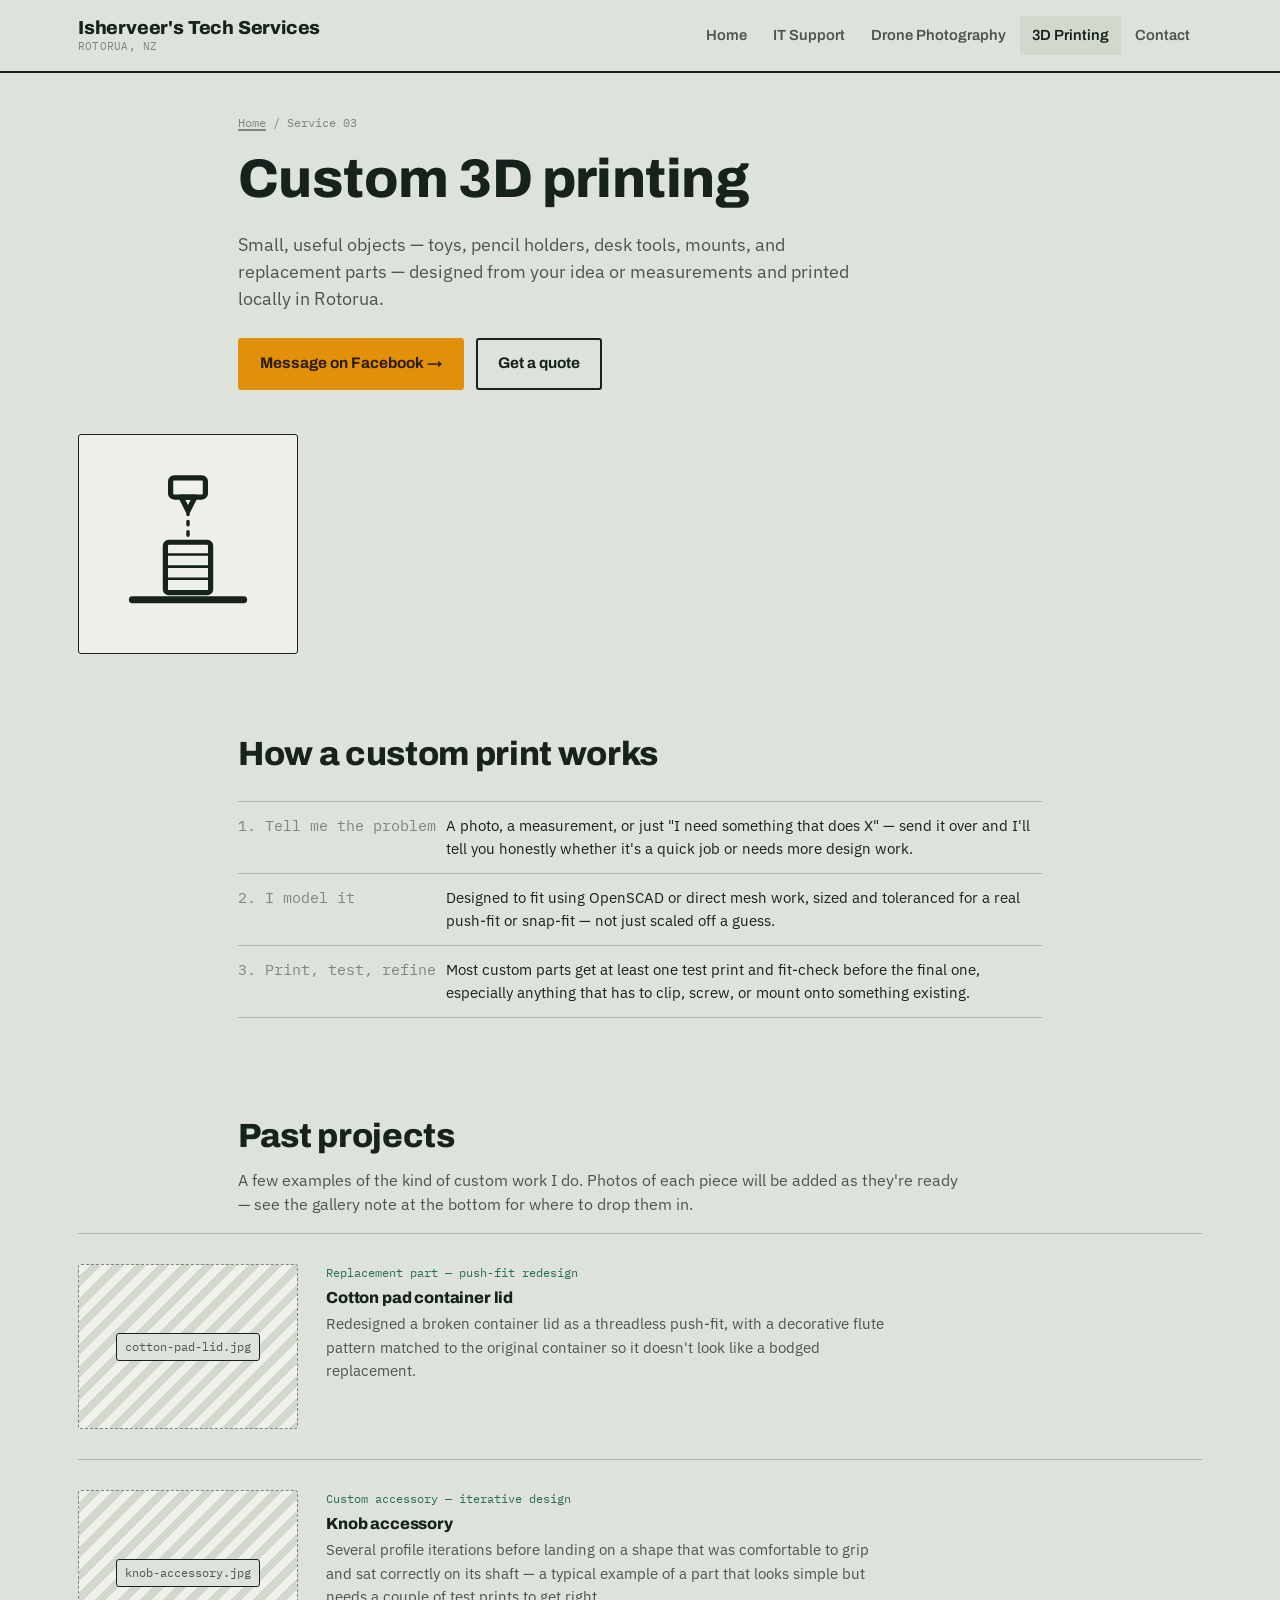
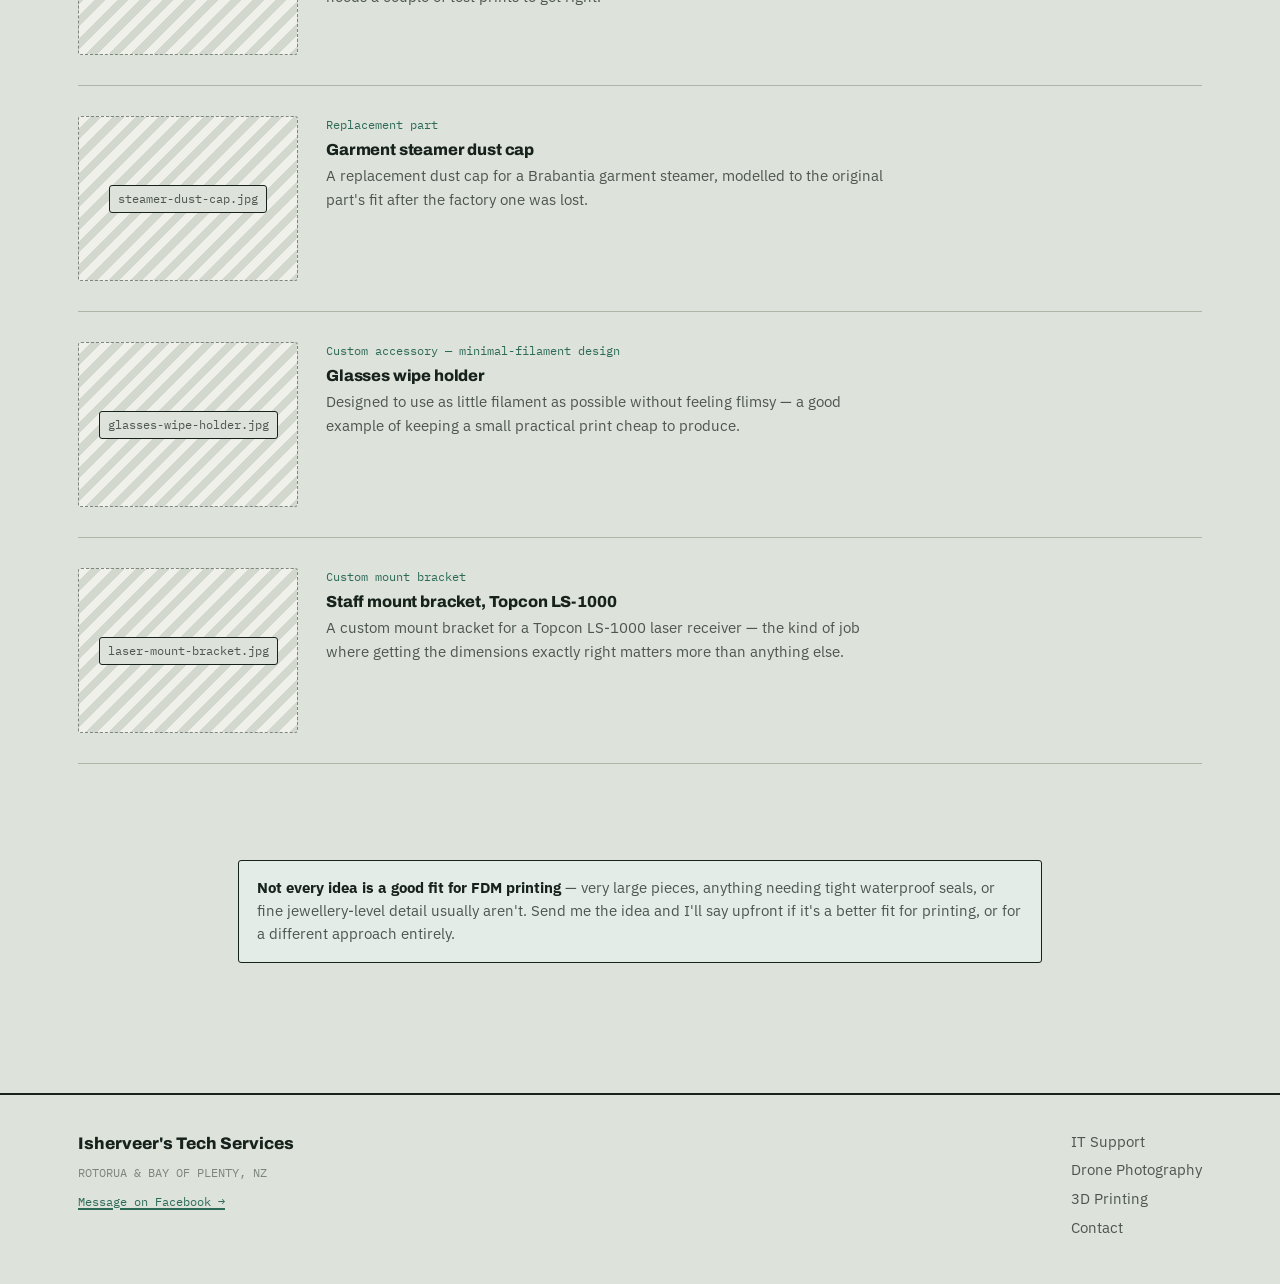
==== 3d-printing.html @ d9dfd25a "Initial site: home, three service pages, contact Computer/IT support, drone aerial photography, and " ====
<!DOCTYPE html>
<html lang="en">
<head>
<meta charset="UTF-8">
<meta name="viewport" content="width=device-width, initial-scale=1.0">
<title>Custom 3D Printing — Isherveer's Tech Services</title>
<meta name="description" content="Custom 3D-printed parts, mounts, and small objects designed and printed to order in Rotorua, NZ.">
<link rel="preconnect" href="https://fonts.googleapis.com">
<link rel="preconnect" href="https://fonts.gstatic.com" crossorigin>
<link href="https://fonts.googleapis.com/css2?family=Archivo:wght@600;700;800&family=IBM+Plex+Sans:wght@400;500;600&family=IBM+Plex+Mono:wght@400;500&display=swap" rel="stylesheet">
<link rel="icon" href="favicon.svg" type="image/svg+xml">
<link rel="stylesheet" href="style.css">
</head>
<body>

<header class="masthead">
  <div class="wrap">
    <a href="index.html" class="wordmark">
      <span class="name">Isherveer's Tech Services</span>
      <span class="sub">ROTORUA, NZ</span>
    </a>
    <button class="navtoggle" aria-expanded="false" aria-label="Toggle menu">Menu</button>
    <nav class="mainnav">
      <a href="index.html">Home</a>
      <a href="it-support.html">IT Support</a>
      <a href="drone-photography.html">Drone Photography</a>
      <a href="3d-printing.html" class="active">3D Printing</a>
      <a href="contact.html">Contact</a>
    </nav>
  </div>
</header>

<main>
  <section class="page-head">
    <div class="wrap col">
      <div class="breadcrumb"><a href="index.html">Home</a> / Service 03</div>
      <h1>Custom 3D printing</h1>
      <p class="hero-lede">Small, useful objects — toys, pencil holders, desk tools, mounts, and replacement parts — designed from your idea or measurements and printed locally in Rotorua.</p>
      <div class="btn-row">
        <a class="btn btn-primary" href="https://www.facebook.com/isherveer/" target="_blank" rel="noopener">Message on Facebook →</a>
        <a class="btn btn-ghost" href="contact.html">Get a quote</a>
      </div>
    </div>
  </section>

  <section class="tight">
    <div class="wrap">
      <div class="service-diagram" style="max-width:220px; margin-bottom:10px;" aria-hidden="true">
        <svg viewBox="0 0 100 100" fill="none" stroke-width="3" stroke-linecap="round" stroke-linejoin="round">
          <rect x="40" y="12" width="20" height="11" rx="2"></rect>
          <path d="M46 23 L54 23 L50 31 Z"></path>
          <line x1="50" y1="31" x2="50" y2="49" stroke-dasharray="2 4" stroke-width="2"></line>
          <rect x="37" y="49" width="26" height="29" rx="2"></rect>
          <line x1="37" y1="56" x2="63" y2="56" stroke-width="1.5"></line>
          <line x1="37" y1="63" x2="63" y2="63" stroke-width="1.5"></line>
          <line x1="37" y1="70" x2="63" y2="70" stroke-width="1.5"></line>
          <line x1="18" y1="82" x2="82" y2="82" stroke-width="4"></line>
        </svg>
      </div>
    </div>
  </section>

  <section class="tight">
    <div class="wrap col">
      <h2>How a custom print works</h2>
      <table class="spec-table">
        <tr><td>1. Tell me the problem</td><td>A photo, a measurement, or just "I need something that does X" — send it over and I'll tell you honestly whether it's a quick job or needs more design work.</td></tr>
        <tr><td>2. I model it</td><td>Designed to fit using OpenSCAD or direct mesh work, sized and toleranced for a real push-fit or snap-fit — not just scaled off a guess.</td></tr>
        <tr><td>3. Print, test, refine</td><td>Most custom parts get at least one test print and fit-check before the final one, especially anything that has to clip, screw, or mount onto something existing.</td></tr>
      </table>
    </div>
  </section>

  <section class="tight">
    <div class="wrap col">
      <h2>Past projects</h2>
      <p class="wide" style="color:var(--ink-dim);">A few examples of the kind of custom work I do. Photos of each piece will be added as they're ready — see the gallery note at the bottom for where to drop them in.</p>
    </div>

    <div class="wrap">

      <div class="case">
        <div class="photo-slot"><span>cotton-pad-lid.jpg</span></div>
        <div>
          <span class="case-meta">Replacement part — push-fit redesign</span>
          <h4>Cotton pad container lid</h4>
          <p>Redesigned a broken container lid as a threadless push-fit, with a decorative flute pattern matched to the original container so it doesn't look like a bodged replacement.</p>
        </div>
      </div>

      <div class="case">
        <div class="photo-slot"><span>knob-accessory.jpg</span></div>
        <div>
          <span class="case-meta">Custom accessory — iterative design</span>
          <h4>Knob accessory</h4>
          <p>Several profile iterations before landing on a shape that was comfortable to grip and sat correctly on its shaft — a typical example of a part that looks simple but needs a couple of test prints to get right.</p>
        </div>
      </div>

      <div class="case">
        <div class="photo-slot"><span>steamer-dust-cap.jpg</span></div>
        <div>
          <span class="case-meta">Replacement part</span>
          <h4>Garment steamer dust cap</h4>
          <p>A replacement dust cap for a Brabantia garment steamer, modelled to the original part's fit after the factory one was lost.</p>
        </div>
      </div>

      <div class="case">
        <div class="photo-slot"><span>glasses-wipe-holder.jpg</span></div>
        <div>
          <span class="case-meta">Custom accessory — minimal-filament design</span>
          <h4>Glasses wipe holder</h4>
          <p>Designed to use as little filament as possible without feeling flimsy — a good example of keeping a small practical print cheap to produce.</p>
        </div>
      </div>

      <div class="case">
        <div class="photo-slot"><span>laser-mount-bracket.jpg</span></div>
        <div>
          <span class="case-meta">Custom mount bracket</span>
          <h4>Staff mount bracket, Topcon LS-1000</h4>
          <p>A custom mount bracket for a Topcon LS-1000 laser receiver — the kind of job where getting the dimensions exactly right matters more than anything else.</p>
        </div>
      </div>

    </div>
  </section>

  <section class="tight">
    <div class="wrap col">
      <div class="note-box">
        <b>Not every idea is a good fit for FDM printing</b> — very large pieces, anything needing tight waterproof seals, or fine jewellery-level detail usually aren't. Send me the idea and I'll say upfront if it's a better fit for printing, or for a different approach entirely.
      </div>
    </div>
  </section>

</main>

<footer class="site">
  <div class="wrap">
    <div>
      <div class="fbrand">Isherveer's Tech Services</div>
      <div class="farea">ROTORUA &amp; BAY OF PLENTY, NZ</div>
      <div class="farea" style="margin-top:10px;"><a href="https://www.facebook.com/isherveer/" target="_blank" rel="noopener" style="color:var(--teal);">Message on Facebook →</a></div>
    </div>
    <nav>
      <a href="it-support.html">IT Support</a>
      <a href="drone-photography.html">Drone Photography</a>
      <a href="3d-printing.html">3D Printing</a>
      <a href="contact.html">Contact</a>
    </nav>
  </div>
</footer>

<script src="script.js"></script>
</body>
</html>
---- style.css ----
/* =========================================================
   Isherveer's Tech Services
   Design concept: a field service manual / work-order ticket.
   Flat paper, hairline rules, one signal colour, no gradients,
   no glass, no drop-shadow card kit. Custom line-art diagrams
   stand in for an icon pack.
   ========================================================= */

:root {
  /* ---- palette ---- */
  --paper: #dde2db;        /* cool sage-steel page background */
  --paper-raised: #eef0e9; /* slightly lighter panel surface */
  --paper-stamp: #d2d8cd;  /* pressed/recessed surface (inputs, ticket stub) */
  --ink: #17221d;          /* primary text — cool near-black */
  --ink-dim: #4c564e;      /* secondary text */
  --ink-faint: #7c867c;    /* tertiary / meta text */
  --line: #aeb6a7;         /* hairline rule colour */
  --line-strong: #17221d;
  --signal: #e2900a;       /* amber / hazard accent — primary CTA */
  --signal-ink: #2c1d00;   /* text printed on signal colour */
  --teal: #2c6a58;         /* secondary accent — links, tags */
  --teal-dim: #e3ece7;     /* teal tint background */
  --white: #f7f7f2;

  --font-display: "Archivo", "Arial Narrow", sans-serif;
  --font-body: "IBM Plex Sans", "Segoe UI", sans-serif;
  --font-mono: "IBM Plex Mono", "Courier New", monospace;

  --col-max: 860px;
  --wide-max: 1180px;
  --radius: 3px;
}

* { box-sizing: border-box; }

html { scroll-behavior: smooth; }

body {
  margin: 0;
  background: var(--paper);
  color: var(--ink);
  font-family: var(--font-body);
  font-size: 16px;
  line-height: 1.55;
  -webkit-font-smoothing: antialiased;
}

img { max-width: 100%; display: block; }

a {
  color: var(--teal);
  text-decoration-thickness: 1.5px;
  text-underline-offset: 2px;
}
a:hover { color: var(--ink); }

h1, h2, h3, h4 {
  font-family: var(--font-display);
  color: var(--ink);
  line-height: 1.08;
  margin: 0 0 0.4em;
  font-weight: 800;
  letter-spacing: -0.01em;
}

h1 { font-size: clamp(2.1rem, 5vw, 3.4rem); }
h2 { font-size: clamp(1.5rem, 3.2vw, 2.1rem); }
h3 { font-size: 1.25rem; font-weight: 700; }

p { margin: 0 0 1em; max-width: 62ch; }
p.wide { max-width: 72ch; }

.visually-hidden {
  position: absolute; width: 1px; height: 1px;
  overflow: hidden; clip: rect(0 0 0 0); white-space: nowrap;
}

:focus-visible {
  outline: 2.5px solid var(--signal);
  outline-offset: 2px;
}

/* ---------- layout shells ---------- */

.wrap { max-width: var(--wide-max); margin: 0 auto; padding: 0 28px; }
.col  { max-width: var(--col-max); }

section { padding: 56px 0; }
section.tight { padding: 36px 0; }

.rule {
  border: none;
  border-top: 1.5px solid var(--line);
  margin: 0;
}
.rule.strong { border-top: 2px solid var(--line-strong); }

/* ---------- masthead ---------- */

.masthead {
  background: var(--paper);
  border-bottom: 2px solid var(--line-strong);
  position: sticky;
  top: 0;
  z-index: 40;
}
.masthead .wrap {
  display: flex;
  align-items: center;
  justify-content: space-between;
  gap: 24px;
  padding-top: 16px;
  padding-bottom: 16px;
}
.wordmark {
  display: flex;
  flex-direction: column;
  text-decoration: none;
  line-height: 1;
}
.wordmark .name {
  font-family: var(--font-display);
  font-weight: 800;
  font-size: 1.18rem;
  color: var(--ink);
  letter-spacing: -0.01em;
}
.wordmark .sub {
  font-family: var(--font-mono);
  font-size: 0.68rem;
  color: var(--ink-faint);
  margin-top: 4px;
  letter-spacing: 0.02em;
}

nav.mainnav { display: flex; align-items: center; gap: 2px; }
nav.mainnav a {
  font-family: var(--font-display);
  font-weight: 600;
  font-size: 0.92rem;
  color: var(--ink-dim);
  text-decoration: none;
  padding: 8px 12px;
  border-radius: var(--radius);
}
nav.mainnav a:hover { color: var(--ink); background: var(--paper-raised); }
nav.mainnav a.active { color: var(--ink); background: var(--paper-stamp); }

.navtoggle {
  display: none;
  font-family: var(--font-display);
  font-weight: 700;
  background: var(--paper-raised);
  border: 1.5px solid var(--line-strong);
  border-radius: var(--radius);
  padding: 7px 12px;
  cursor: pointer;
}

/* ---------- buttons ---------- */

.btn {
  display: inline-flex;
  align-items: center;
  gap: 8px;
  font-family: var(--font-display);
  font-weight: 700;
  font-size: 0.96rem;
  padding: 12px 20px;
  border-radius: var(--radius);
  text-decoration: none;
  border: 2px solid var(--line-strong);
  cursor: pointer;
}
.btn-primary {
  background: var(--signal);
  border-color: var(--signal);
  color: var(--signal-ink);
}
.btn-primary:hover { background: #c87e08; border-color: #c87e08; color: var(--signal-ink); }
.btn-ghost {
  background: transparent;
  color: var(--ink);
}
.btn-ghost:hover { background: var(--paper-raised); color: var(--ink); }
.btn-row { display: flex; flex-wrap: wrap; gap: 12px; margin-top: 26px; }

/* ---------- work-order header (home hero) ---------- */

.ticket {
  padding-top: 44px;
}
.ticket-meta {
  display: flex;
  justify-content: space-between;
  align-items: baseline;
  flex-wrap: wrap;
  gap: 10px 20px;
  font-family: var(--font-mono);
  font-size: 0.78rem;
  color: var(--ink-faint);
  border-bottom: 1.5px dashed var(--line);
  padding-bottom: 14px;
  margin-bottom: 26px;
}
.ticket-meta b { color: var(--ink-dim); font-weight: 600; }

.hero-lede { font-size: 1.1rem; color: var(--ink-dim); max-width: 56ch; margin-top: 16px; }

.credentials-line {
  display: flex;
  flex-wrap: wrap;
  gap: 10px 22px;
  margin-top: 22px;
  font-size: 0.92rem;
  color: var(--ink-dim);
}
.credentials-line span { display: inline-flex; align-items: center; gap: 7px; }
.credentials-line .mark { color: var(--teal); font-weight: 700; }

/* quick facts strip */
.facts {
  display: grid;
  grid-template-columns: repeat(3, 1fr);
  border-top: 1.5px solid var(--line);
  border-bottom: 1.5px solid var(--line);
  margin-top: 46px;
}
.facts div {
  padding: 18px 22px;
  border-left: 1.5px solid var(--line);
}
.facts div:first-child { border-left: none; }
.facts .num {
  font-family: var(--font-mono);
  font-size: 1.5rem;
  font-weight: 500;
  color: var(--ink);
  display: block;
}
.facts .label {
  color: var(--ink-faint);
  font-size: 0.86rem;
  margin-top: 2px;
}

/* ---------- service spec-sheet rows ---------- */

.service-row {
  display: grid;
  grid-template-columns: 240px 1fr;
  gap: 40px;
  padding: 44px 0;
  border-top: 1.5px solid var(--line);
  align-items: start;
}
.service-row:last-child { border-bottom: 1.5px solid var(--line); }
.service-row.reverse { grid-template-columns: 1fr 240px; }
.service-row.reverse .service-diagram { order: 2; }

.service-diagram {
  width: 100%;
  aspect-ratio: 1 / 1;
  background: var(--paper-raised);
  border: 1.5px solid var(--line-strong);
  border-radius: var(--radius);
  display: flex;
  align-items: center;
  justify-content: center;
  padding: 22px;
}
.service-diagram svg { width: 100%; height: 100%; stroke: var(--ink); }

.service-tag {
  font-family: var(--font-mono);
  font-size: 0.74rem;
  color: var(--teal);
  text-transform: uppercase;
  letter-spacing: 0.06em;
  display: block;
  margin-bottom: 8px;
}

.service-row p { color: var(--ink-dim); }

.service-row ul.offer-list {
  list-style: none;
  margin: 16px 0 0;
  padding: 0;
  display: grid;
  gap: 8px;
}
.service-row ul.offer-list li {
  padding-left: 20px;
  position: relative;
  font-size: 0.96rem;
  color: var(--ink);
}
.service-row ul.offer-list li::before {
  content: "";
  position: absolute;
  left: 0; top: 0.55em;
  width: 8px; height: 2px;
  background: var(--signal);
}

/* ---------- service detail pages ---------- */

.page-head {
  padding-top: 40px;
  padding-bottom: 8px;
}
.breadcrumb {
  font-family: var(--font-mono);
  font-size: 0.78rem;
  color: var(--ink-faint);
  margin-bottom: 18px;
}
.breadcrumb a { color: var(--ink-faint); }
.breadcrumb a:hover { color: var(--teal); }

.spec-table {
  width: 100%;
  border-collapse: collapse;
  margin: 28px 0;
  font-size: 0.95rem;
}
.spec-table tr { border-top: 1.5px solid var(--line); }
.spec-table tr:last-child { border-bottom: 1.5px solid var(--line); }
.spec-table td {
  padding: 12px 10px 12px 0;
  vertical-align: top;
}
.spec-table td:first-child {
  font-family: var(--font-mono);
  color: var(--ink-faint);
  width: 190px;
  white-space: nowrap;
}

.offer-grid {
  display: grid;
  grid-template-columns: repeat(2, 1fr);
  gap: 1.5px;
  background: var(--line);
  border: 1.5px solid var(--line);
  margin: 30px 0;
}
.offer-grid .cell {
  background: var(--paper-raised);
  padding: 20px 22px;
}
.offer-grid .cell h4 {
  font-family: var(--font-display);
  font-size: 1rem;
  margin-bottom: 6px;
}
.offer-grid .cell p { font-size: 0.92rem; color: var(--ink-dim); margin: 0; max-width: none; }

/* ---------- case studies (3D printing) ---------- */

.case {
  display: grid;
  grid-template-columns: 220px 1fr;
  gap: 28px;
  padding: 30px 0;
  border-top: 1.5px solid var(--line);
}
.case:last-of-type { border-bottom: 1.5px solid var(--line); }
.case h4 { margin-bottom: 6px; }
.case p { color: var(--ink-dim); font-size: 0.96rem; }
.case .case-meta {
  font-family: var(--font-mono);
  font-size: 0.74rem;
  color: var(--teal);
  display: block;
  margin-bottom: 6px;
}

.photo-slot {
  aspect-ratio: 4 / 3;
  border: 1.5px dashed var(--ink-faint);
  border-radius: var(--radius);
  background: repeating-linear-gradient(
    135deg, var(--paper-raised), var(--paper-raised) 8px,
    var(--paper-stamp) 8px, var(--paper-stamp) 16px
  );
  display: flex;
  align-items: center;
  justify-content: center;
  text-align: center;
  padding: 14px;
}
.photo-slot span {
  font-family: var(--font-mono);
  font-size: 0.72rem;
  color: var(--ink-dim);
  background: var(--paper);
  padding: 4px 8px;
  border: 1px solid var(--line-strong);
  border-radius: var(--radius);
}

/* ---------- video grid (editing samples) ---------- */

.video-grid {
  display: grid;
  grid-template-columns: repeat(auto-fit, minmax(260px, 1fr));
  gap: 22px;
  margin: 30px 0;
}
.v-card { border: 1.5px solid var(--line-strong); border-radius: var(--radius); overflow: hidden; background: var(--paper-raised); }
.v-embed { position: relative; width: 100%; padding-top: 56.25%; background: #000; }
.v-embed iframe { position: absolute; inset: 0; width: 100%; height: 100%; border: 0; }
.v-body { padding: 12px 14px; }
.v-title { font-family: var(--font-display); font-weight: 700; font-size: 0.94rem; }
.v-tool { font-family: var(--font-mono); font-size: 0.72rem; color: var(--ink-faint); margin-top: 3px; }

.note-box {
  border: 1.5px solid var(--line-strong);
  background: var(--teal-dim);
  border-radius: var(--radius);
  padding: 16px 18px;
  font-size: 0.92rem;
  color: var(--ink-dim);
  margin: 24px 0;
}
.note-box b { color: var(--ink); }

/* ---------- contact page ---------- */

.contact-grid {
  display: grid;
  grid-template-columns: 1fr 1.2fr;
  gap: 50px;
  align-items: start;
}
.contact-channel {
  display: block;
  border-top: 1.5px solid var(--line);
  padding: 18px 0;
}
.contact-channel:last-child { border-bottom: 1.5px solid var(--line); }
.contact-channel .ch-label {
  font-family: var(--font-mono);
  font-size: 0.74rem;
  color: var(--ink-faint);
  text-transform: uppercase;
  letter-spacing: 0.06em;
  display: block;
  margin-bottom: 4px;
}
.contact-channel .ch-value {
  font-family: var(--font-display);
  font-weight: 700;
  font-size: 1.15rem;
  color: var(--ink);
  text-decoration: none;
}
.contact-channel .ch-value:hover { color: var(--teal); }

.form-frame {
  border: 1.5px solid var(--line-strong);
  border-radius: var(--radius);
  background: var(--paper-raised);
  min-height: 560px;
}
.form-frame iframe { width: 100%; min-height: 560px; border: 0; display: block; }

/* ---------- footer ---------- */

footer.site {
  border-top: 2px solid var(--line-strong);
  margin-top: 70px;
  padding: 36px 0 44px;
}
footer.site .wrap {
  display: flex;
  justify-content: space-between;
  flex-wrap: wrap;
  gap: 24px;
}
footer.site .fbrand {
  font-family: var(--font-display);
  font-weight: 800;
  font-size: 1.05rem;
}
footer.site .farea {
  font-family: var(--font-mono);
  font-size: 0.78rem;
  color: var(--ink-faint);
  margin-top: 6px;
}
footer.site nav { display: flex; flex-direction: column; gap: 6px; }
footer.site nav a { color: var(--ink-dim); text-decoration: none; font-size: 0.92rem; }
footer.site nav a:hover { color: var(--teal); }

/* ---------- responsive ---------- */

@media (max-width: 760px) {
  nav.mainnav { display: none; }
  nav.mainnav.open {
    display: flex;
    flex-direction: column;
    position: absolute;
    top: 100%; left: 0; right: 0;
    background: var(--paper);
    border-bottom: 2px solid var(--line-strong);
    padding: 8px 20px 16px;
    gap: 2px;
  }
  .navtoggle { display: inline-block; }

  .facts { grid-template-columns: 1fr; }
  .facts div { border-left: none; border-top: 1.5px solid var(--line); }
  .facts div:first-child { border-top: none; }

  .service-row, .service-row.reverse {
    grid-template-columns: 1fr;
  }
  .service-row .service-diagram { max-width: 180px; order: -1 !important; }

  .case { grid-template-columns: 1fr; }
  .offer-grid { grid-template-columns: 1fr; }
  .contact-grid { grid-template-columns: 1fr; }
}
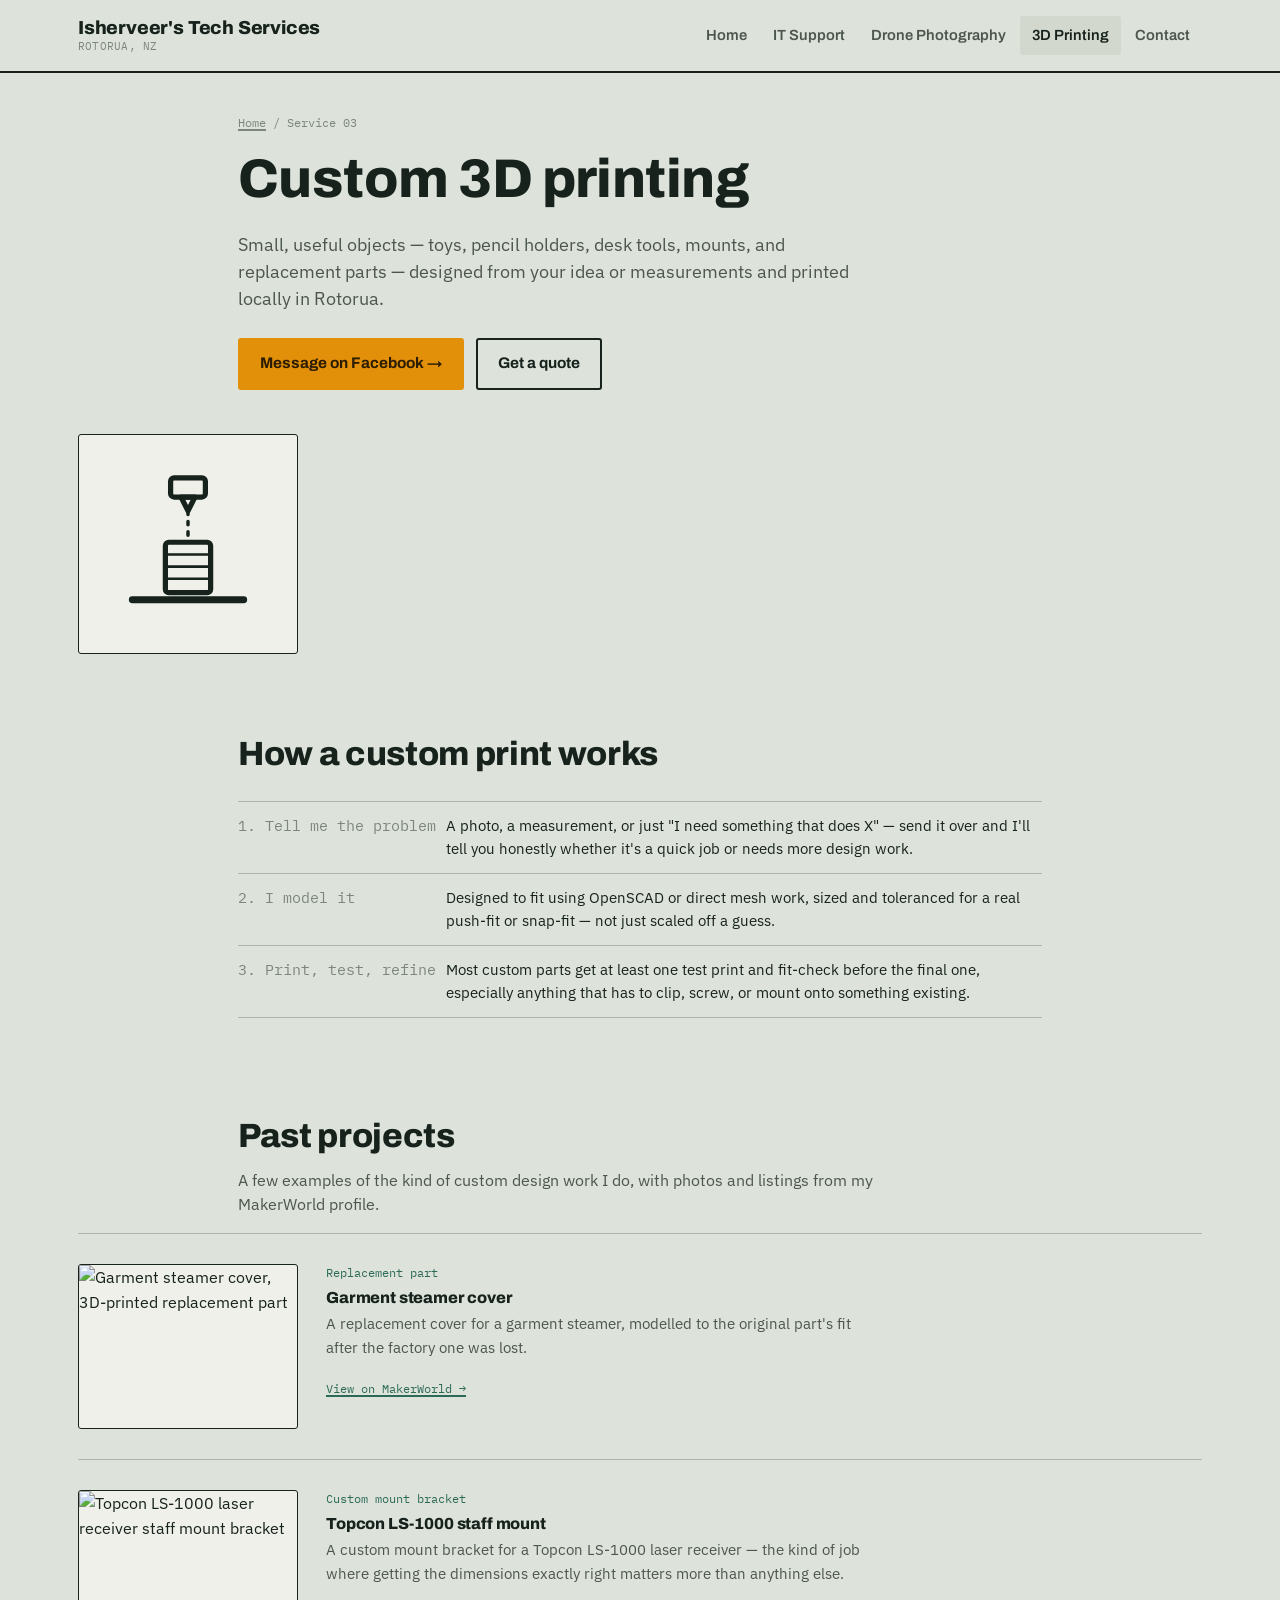
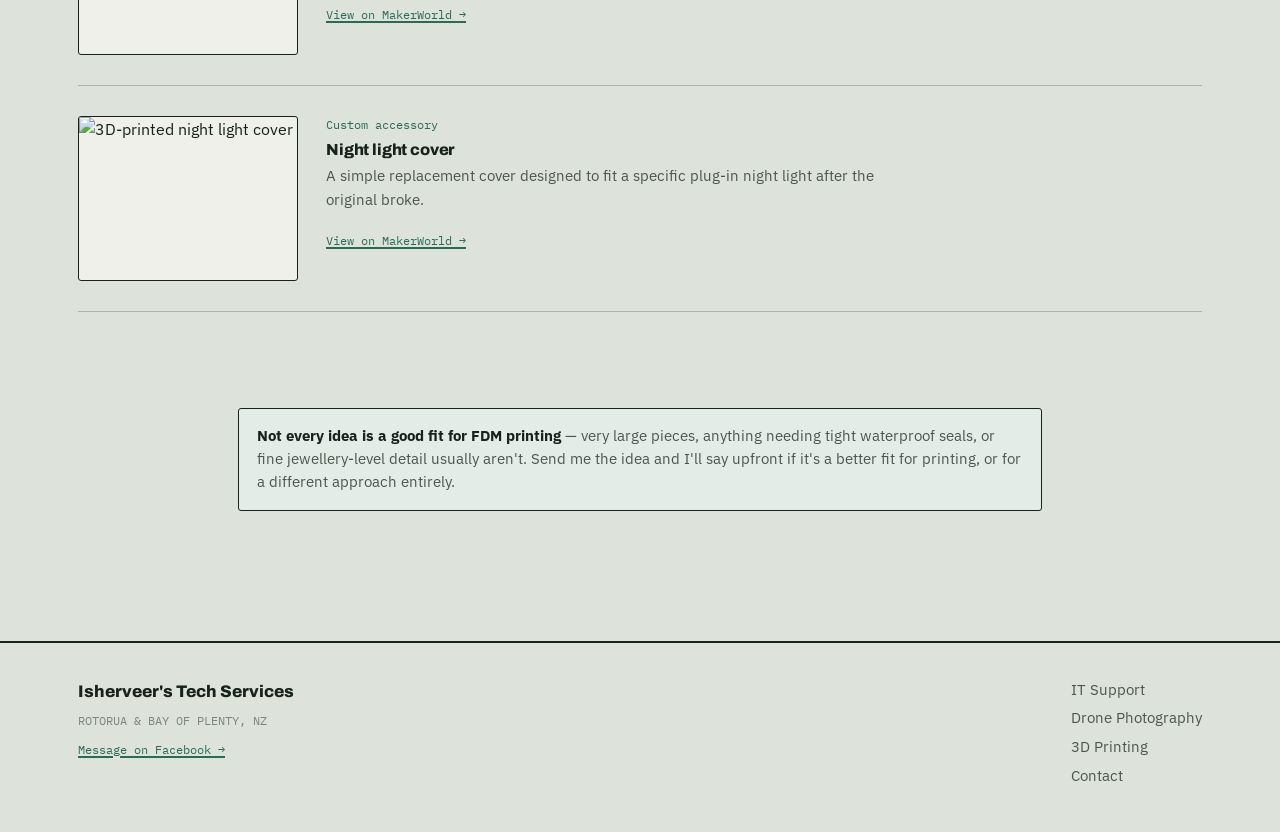
==== commit 36ebd17b: "Replace 3D printing case studies with real MakerWorld uploads Swapped the five placeholder/no-photo " ====
--- a/3d-printing.html
+++ b/3d-printing.html
@@ -74,53 +74,38 @@
   <section class="tight">
     <div class="wrap col">
       <h2>Past projects</h2>
-      <p class="wide" style="color:var(--ink-dim);">A few examples of the kind of custom work I do. Photos of each piece will be added as they're ready — see the gallery note at the bottom for where to drop them in.</p>
+      <p class="wide" style="color:var(--ink-dim);">A few examples of the kind of custom design work I do, with photos and listings from my MakerWorld profile.</p>
     </div>
 
     <div class="wrap">
 
       <div class="case">
-        <div class="photo-slot"><span>cotton-pad-lid.jpg</span></div>
+        <div class="case-photo"><img src="https://makerworld.bblmw.com/makerworld/model/USc655cc9a69ee96/design/6f5a86724745335b.jpg?x-oss-process=image/resize,w_1000/format,webp" alt="Garment steamer cover, 3D-printed replacement part" loading="lazy"></div>
         <div>
-          <span class="case-meta">Replacement part — push-fit redesign</span>
-          <h4>Cotton pad container lid</h4>
-          <p>Redesigned a broken container lid as a threadless push-fit, with a decorative flute pattern matched to the original container so it doesn't look like a bodged replacement.</p>
+          <span class="case-meta">Replacement part</span>
+          <h4>Garment steamer cover</h4>
+          <p>A replacement cover for a garment steamer, modelled to the original part's fit after the factory one was lost.</p>
+          <a class="repo-link-style" href="https://makerworld.com/en/models/3123498-garment-steamer-cover" target="_blank" rel="noopener" style="font-family:var(--font-mono); font-size:0.78rem; color:var(--teal);">View on MakerWorld →</a>
         </div>
       </div>
 
       <div class="case">
-        <div class="photo-slot"><span>knob-accessory.jpg</span></div>
+        <div class="case-photo"><img src="https://makerworld.bblmw.com/makerworld/model/UScb3d625ac356c7/design/91a4d90e4ec67ce5.jpg?x-oss-process=image/resize,w_1000/format,webp" alt="Topcon LS-1000 laser receiver staff mount bracket" loading="lazy"></div>
         <div>
-          <span class="case-meta">Custom accessory — iterative design</span>
-          <h4>Knob accessory</h4>
-          <p>Several profile iterations before landing on a shape that was comfortable to grip and sat correctly on its shaft — a typical example of a part that looks simple but needs a couple of test prints to get right.</p>
+          <span class="case-meta">Custom mount bracket</span>
+          <h4>Topcon LS-1000 staff mount</h4>
+          <p>A custom mount bracket for a Topcon LS-1000 laser receiver — the kind of job where getting the dimensions exactly right matters more than anything else.</p>
+          <a class="repo-link-style" href="https://makerworld.com/en/models/2999962-topcon-ls-1000-laser-receiver-staff-mount" target="_blank" rel="noopener" style="font-family:var(--font-mono); font-size:0.78rem; color:var(--teal);">View on MakerWorld →</a>
         </div>
       </div>
 
       <div class="case">
-        <div class="photo-slot"><span>steamer-dust-cap.jpg</span></div>
+        <div class="case-photo"><img src="https://makerworld.bblmw.com/makerworld/model/US30e3894f505904/design/2026-01-20_5ef95037f7b8a.jpeg?x-oss-process=image/resize,w_1000/format,webp" alt="3D-printed night light cover" loading="lazy"></div>
         <div>
-          <span class="case-meta">Replacement part</span>
-          <h4>Garment steamer dust cap</h4>
-          <p>A replacement dust cap for a Brabantia garment steamer, modelled to the original part's fit after the factory one was lost.</p>
-        </div>
-      </div>
-
-      <div class="case">
-        <div class="photo-slot"><span>glasses-wipe-holder.jpg</span></div>
-        <div>
-          <span class="case-meta">Custom accessory — minimal-filament design</span>
-          <h4>Glasses wipe holder</h4>
-          <p>Designed to use as little filament as possible without feeling flimsy — a good example of keeping a small practical print cheap to produce.</p>
-        </div>
-      </div>
-
-      <div class="case">
-        <div class="photo-slot"><span>laser-mount-bracket.jpg</span></div>
-        <div>
-          <span class="case-meta">Custom mount bracket</span>
-          <h4>Staff mount bracket, Topcon LS-1000</h4>
-          <p>A custom mount bracket for a Topcon LS-1000 laser receiver — the kind of job where getting the dimensions exactly right matters more than anything else.</p>
+          <span class="case-meta">Custom accessory</span>
+          <h4>Night light cover</h4>
+          <p>A simple replacement cover designed to fit a specific plug-in night light after the original broke.</p>
+          <a class="repo-link-style" href="https://makerworld.com/en/models/2269690-night-light-cover" target="_blank" rel="noopener" style="font-family:var(--font-mono); font-size:0.78rem; color:var(--teal);">View on MakerWorld →</a>
         </div>
       </div>
 
--- a/style.css
+++ b/style.css
@@ -401,6 +401,20 @@
   border-radius: var(--radius);
 }
 
+.case-photo {
+  aspect-ratio: 4 / 3;
+  border: 1.5px solid var(--line-strong);
+  border-radius: var(--radius);
+  overflow: hidden;
+  background: var(--paper-raised);
+}
+.case-photo img {
+  width: 100%;
+  height: 100%;
+  object-fit: cover;
+  display: block;
+}
+
 /* ---------- video grid (editing samples) ---------- */
 
 .video-grid {
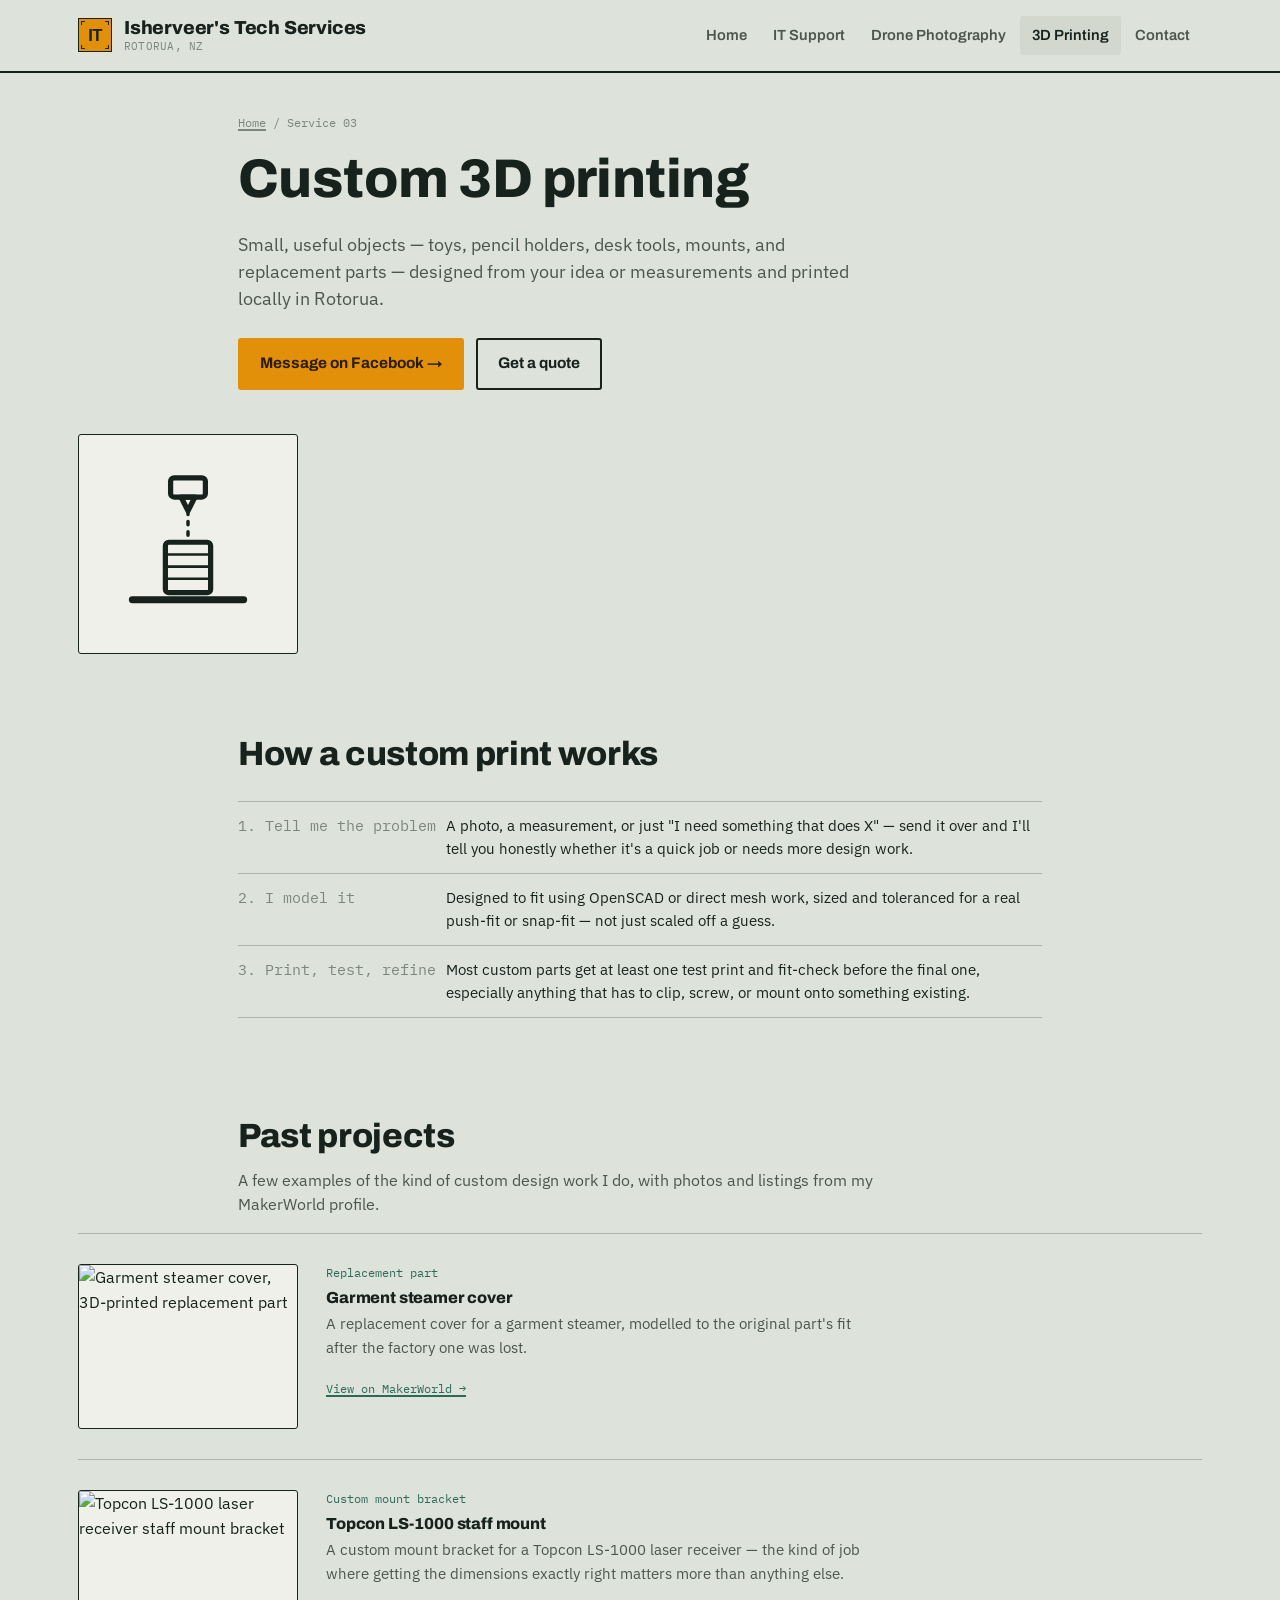
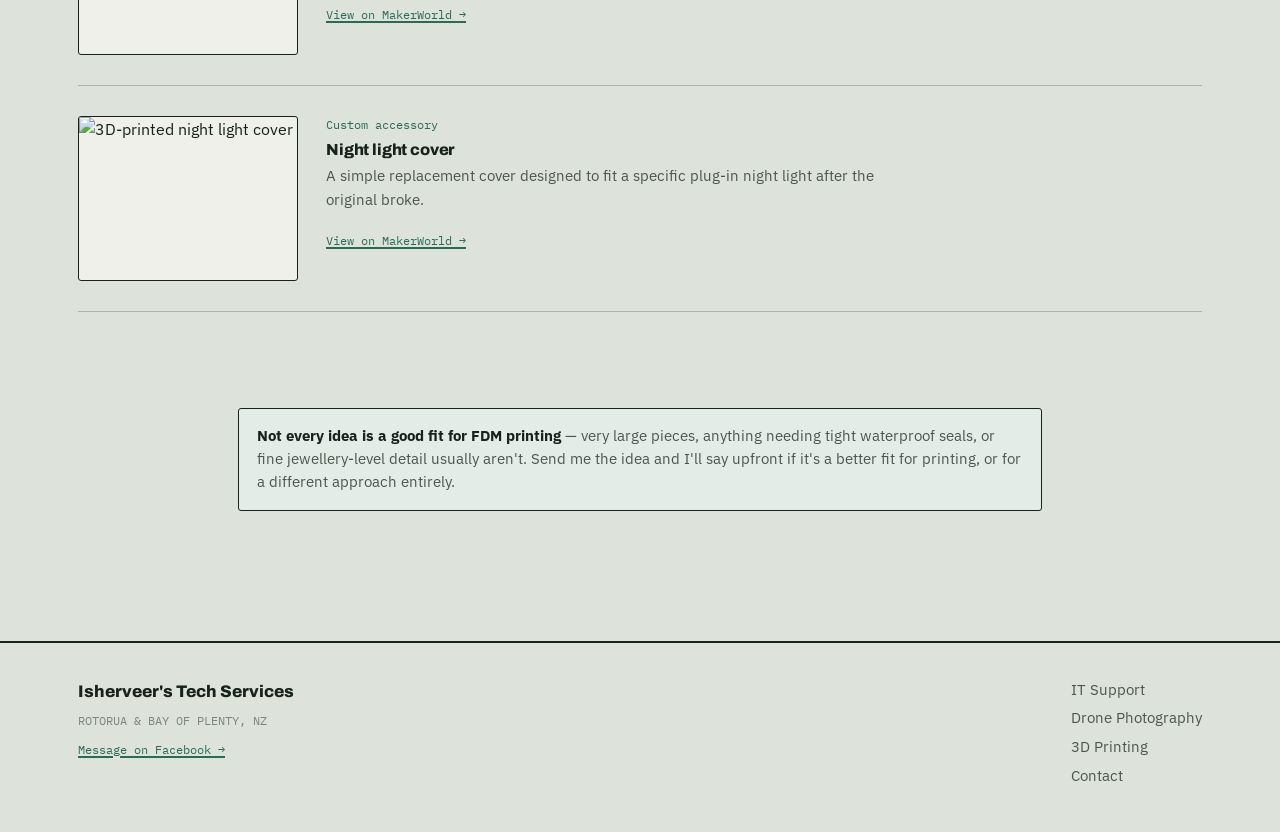
==== commit 086586df: "Add new logo mark to masthead and favicon Introduces the brand icon (amber tag mark with "IT" monogr" ====
--- a/3d-printing.html
+++ b/3d-printing.html
@@ -16,8 +16,11 @@
 <header class="masthead">
   <div class="wrap">
     <a href="index.html" class="wordmark">
-      <span class="name">Isherveer's Tech Services</span>
-      <span class="sub">ROTORUA, NZ</span>
+      <img src="assets/img/logo-icon.svg" alt="" class="wordmark-icon">
+      <span class="wordmark-text">
+        <span class="name">Isherveer's Tech Services</span>
+        <span class="sub">ROTORUA, NZ</span>
+      </span>
     </a>
     <button class="navtoggle" aria-expanded="false" aria-label="Toggle menu">Menu</button>
     <nav class="mainnav">
--- a/style.css
+++ b/style.css
@@ -114,9 +114,20 @@
 }
 .wordmark {
   display: flex;
-  flex-direction: column;
+  align-items: center;
+  gap: 12px;
   text-decoration: none;
   line-height: 1;
+}
+.wordmark-icon {
+  width: 34px;
+  height: 34px;
+  flex-shrink: 0;
+  border: 1.5px solid var(--line-strong);
+}
+.wordmark-text {
+  display: flex;
+  flex-direction: column;
 }
 .wordmark .name {
   font-family: var(--font-display);
